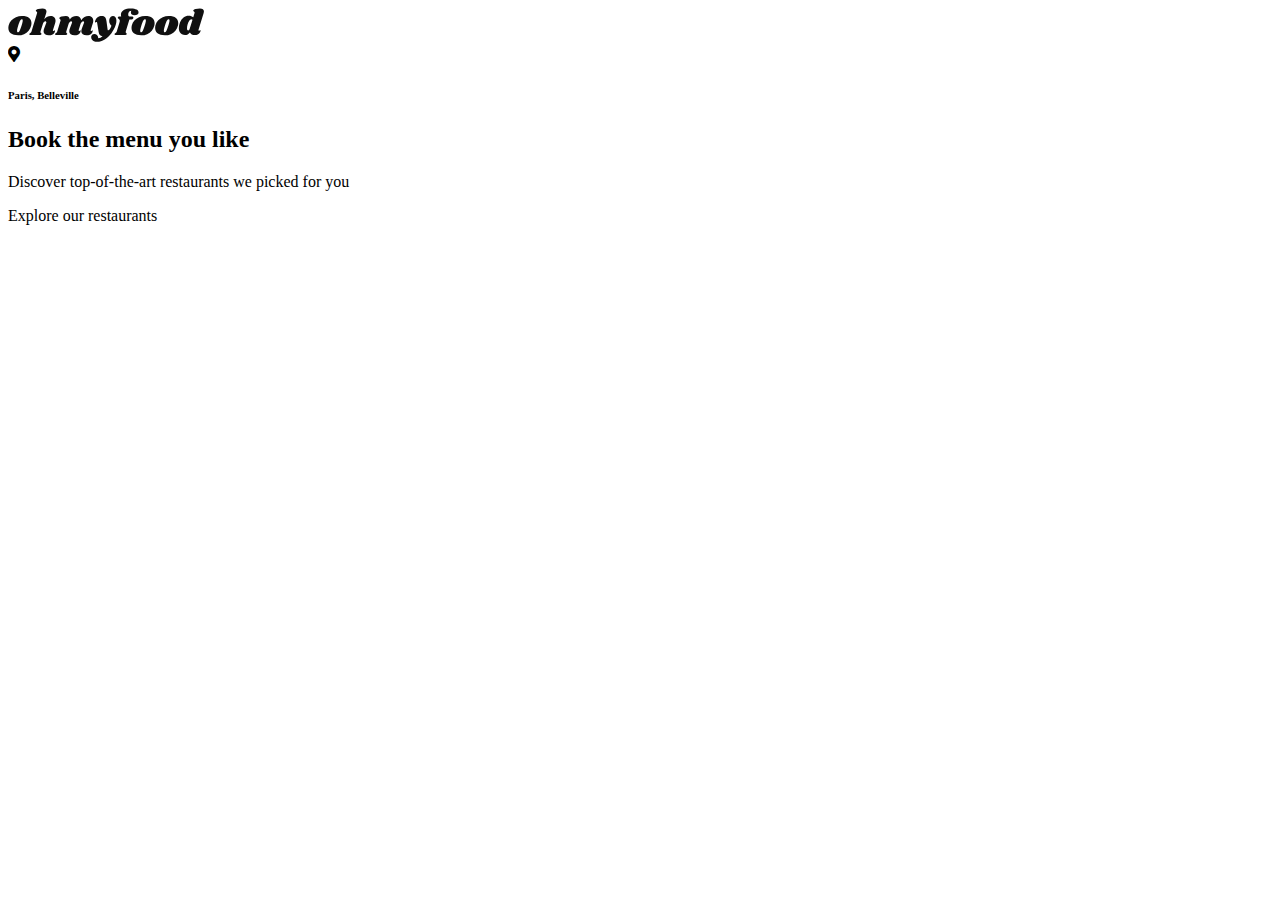
==== images/index.html @ ec304aa6 "'Book the menu' creation" ====
<!DOCTYPE html>
<html lang="en">
<head>
    <meta charset="UTF-8">
    <meta name="viewport" content="width=device-width, initial-scale=1.0">
    <title> OhmyFood </title>
    <link href="styles.css" rel="stylesheet">
    <link rel="stylesheet" href="https://use.fontawesome.com/releases/v5.12.1/css/all.css" crossorigin="anonymous">
</head>
<body>
    <div class="container">
        <div class="nav"> 
            <img src="/images/logo/ohmyfood@2x.svg">
        </div>

        <div class="location">
            <i class="fas fa-map-marker-alt"></i>
            <h6> Paris, Belleville </h6>
            </i>
        </div>

        <div>
            <h2> Book the menu you like </h2>
            <p> Discover top-of-the-art restaurants we picked for you </p>
            Explore our restaurants
        </div>
    </div>
</body>
</html>
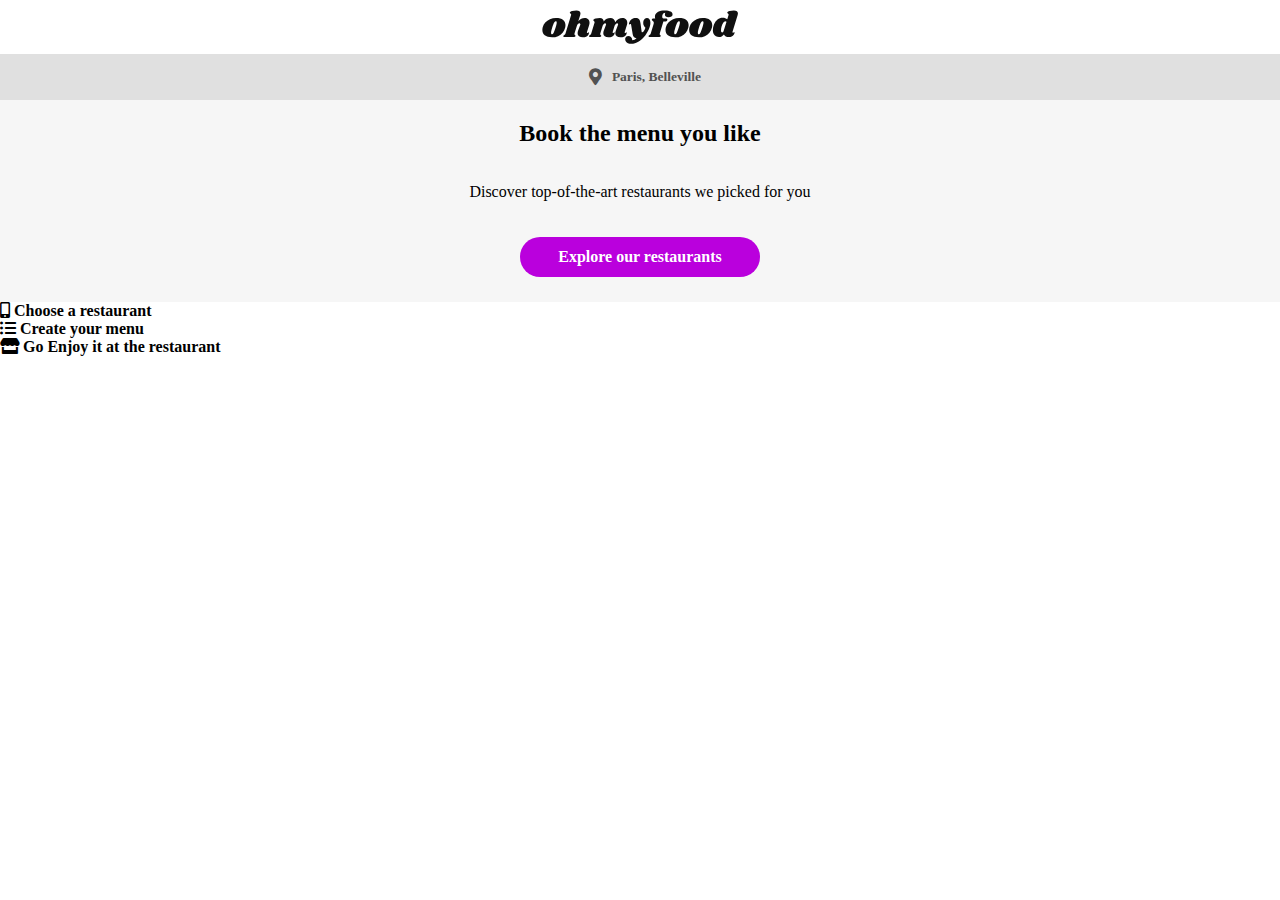
==== commit 6761a1c2: "'how it works' section creation" ====
--- a/images/index.html
+++ b/images/index.html
@@ -19,10 +19,25 @@
             </i>
         </div>
 
-        <div>
+        <div class="book-menu">
             <h2> Book the menu you like </h2>
             <p> Discover top-of-the-art restaurants we picked for you </p>
-            Explore our restaurants
+            <div class="explore-btn"> <b>Explore our restaurants</b> </div>
+        </div>
+
+        <div class="works">
+            <div class="work-btn"> 
+                <i class="fas fa-mobile-alt"></i>
+                <b> Choose a restaurant </b>
+            </div>
+            <div class="work-btn">
+                <i class="fas fa-list-ul"></i>
+                <b> Create your menu </b>
+            </div>
+            <div class="work-btn">
+                <i class="fas fa-store"></i>
+            <b> Go Enjoy it at the restaurant </b>
+            </div>
         </div>
     </div>
 </body>
--- a/images/styles.css
+++ b/images/styles.css
@@ -0,0 +1,48 @@
+body {
+    padding: 0px;
+    margin: 0px;
+}
+.nav {
+    padding-top: 10px;
+    padding-bottom: 10px;
+    background-color: #fff;
+}
+.nav img {
+    display: flex;
+    margin: auto;
+}
+.location {
+    display: flex;
+    justify-content: center;
+    padding: 10px 0px 15px 0px;
+    background-color: rgb(224, 224, 224);
+    color: rgb(82, 82, 82);
+}
+h6 {
+    font-size: 13.5px;
+    margin: 5px 0px 0px 10px;
+}
+i.fas.fa-map-marker-alt {
+    margin: 4px 0px 0px 10px;
+    font-size: 17px;
+}
+.book-menu {
+    display: flex;
+    flex-flow: column;
+    align-items: center;
+    background-color: #f6f6f6;
+    padding-bottom: 25px;
+}
+.book-menu p {
+    padding-bottom: 20px;
+}
+.explore-btn {
+    display: flex;
+    justify-content: center;
+    align-items: center;
+    background-color: #ba00dd;
+    color: #fff;
+    width: 240px;
+    height: 40px;
+    border-radius: 20px;
+}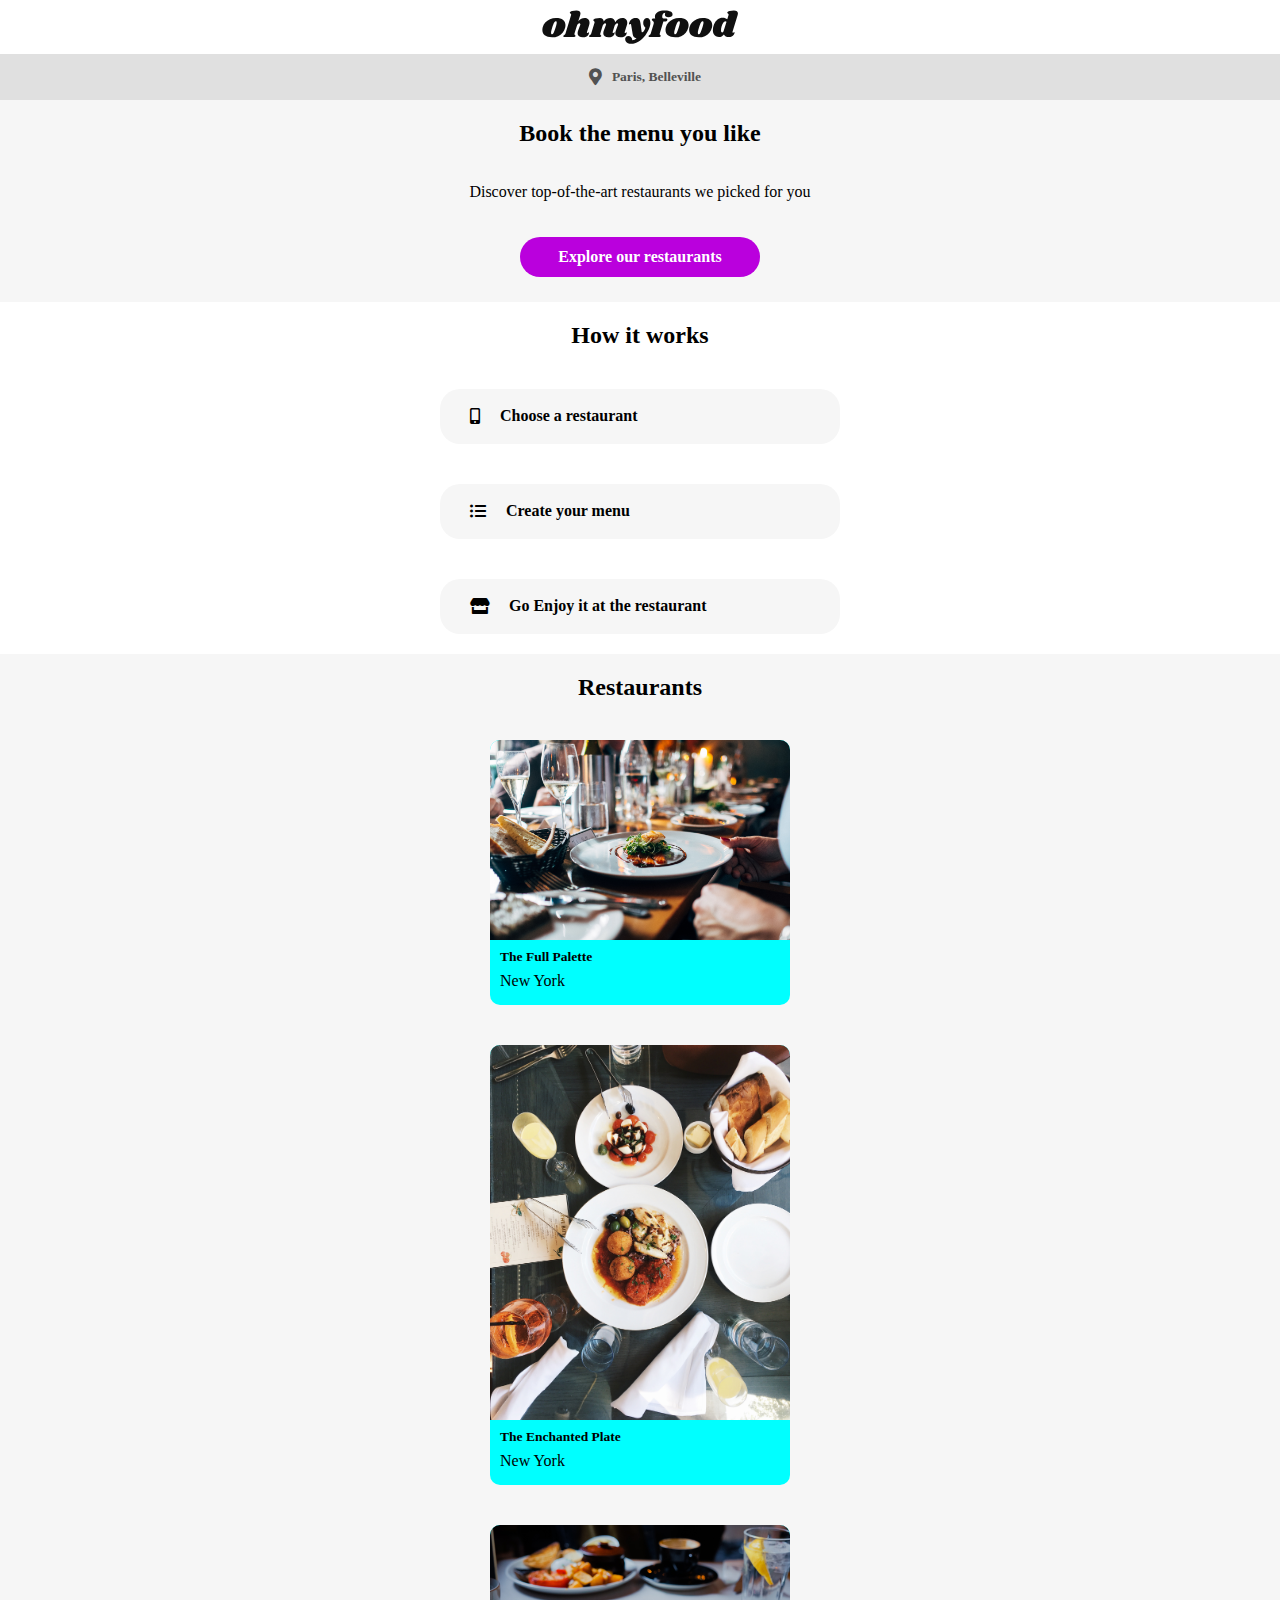
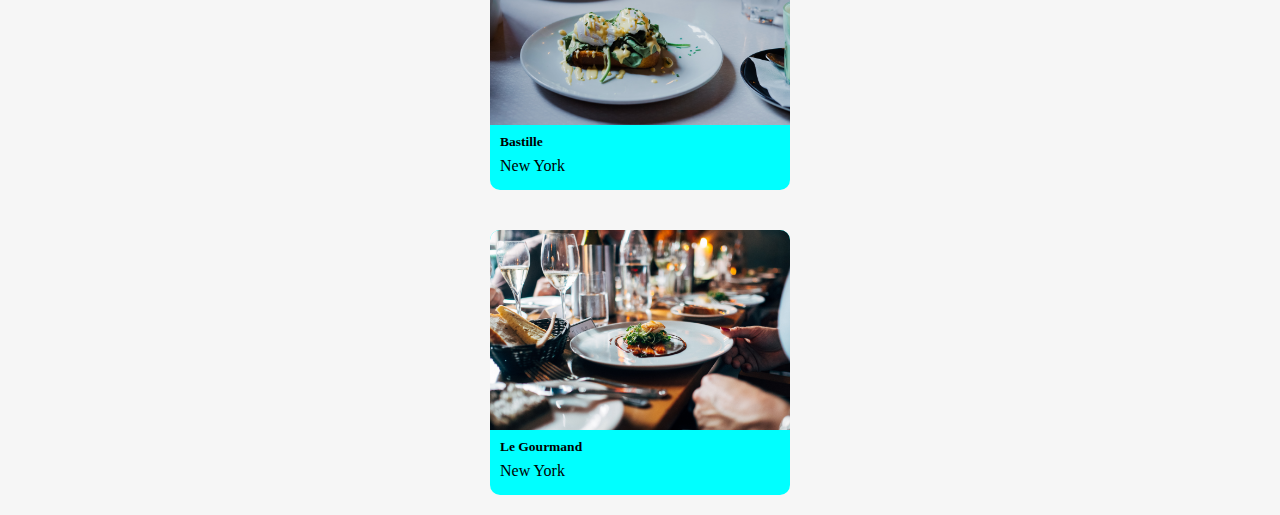
==== commit 8646900a: "'Restaurants' section creation cont." ====
--- a/images/index.html
+++ b/images/index.html
@@ -26,6 +26,7 @@
         </div>
 
         <div class="works">
+            <h2> How it works </h2>
             <div class="work-btn"> 
                 <i class="fas fa-mobile-alt"></i>
                 <b> Choose a restaurant </b>
@@ -36,7 +37,30 @@
             </div>
             <div class="work-btn">
                 <i class="fas fa-store"></i>
-            <b> Go Enjoy it at the restaurant </b>
+                <b> Go Enjoy it at the restaurant </b>
+            </div>
+        </div>
+        <div class="restaurants">
+            <h2> Restaurants </h2>
+            <div class="res-card">
+                <img src="/images/restaurants/jay-wennington-N_Y88TWmGwA-unsplash.jpg"> 
+                <h6> The Full Palette </h6>
+                <p> New York </p>
+            </div>
+            <div class="res-card">
+                <img src="/images/restaurants/stil-u2Lp8tXIcjw-unsplash.jpg"> 
+                <h6> The Enchanted Plate </h6>
+                <p> New York </p>
+            </div>
+            <div class="res-card">
+                <img src="/images/restaurants/toa-heftiba-DQKerTsQwi0-unsplash.jpg"> 
+                <h6> Bastille </h6>
+                <p> New York </p>
+            </div>
+            <div class="res-card">
+                <img src="/images/restaurants/jay-wennington-N_Y88TWmGwA-unsplash.jpg"> 
+                <h6> Le Gourmand </h6>
+                <p> New York </p>
             </div>
         </div>
     </div>
--- a/images/styles.css
+++ b/images/styles.css
@@ -45,4 +45,53 @@
     width: 240px;
     height: 40px;
     border-radius: 20px;
+}
+.works {
+    display: flex;
+    flex-flow: column;
+    align-items: center;
+}
+.work-btn {
+    display: flex;
+    justify-content: left;
+    align-items: center;
+    height: 55px;
+    width: 400px;
+    margin: 20px;
+    background-color: #f6f6f6;
+    border-radius: 20px;
+}
+i.fas.fa-mobile-alt {
+    margin-left: 30px;
+    padding-right: 20px;
+}
+i.fas.fa-list-ul {
+    margin-left: 30px; 
+    padding-right: 20px;  
+}
+i.fas.fa-store {
+    margin-left: 30px;
+    padding-right: 20px;
+}
+.res-card img {
+    width: 300px;
+}
+.restaurants {
+    display: flex;
+    flex-flow: column;
+    align-items: center;
+    background-color: #f6f6f6;
+}
+.res-card {
+    background-color: aqua;
+    width: 300px;
+    margin: 20px;
+    border-radius: 10px 10px 10px 10px;
+}
+.res-card p {
+    margin: 7px 0px 10px 10px;
+    padding-bottom: 5px;
+}
+.res-card img {
+    border-radius: 10px 10px 0px 0px;
 }